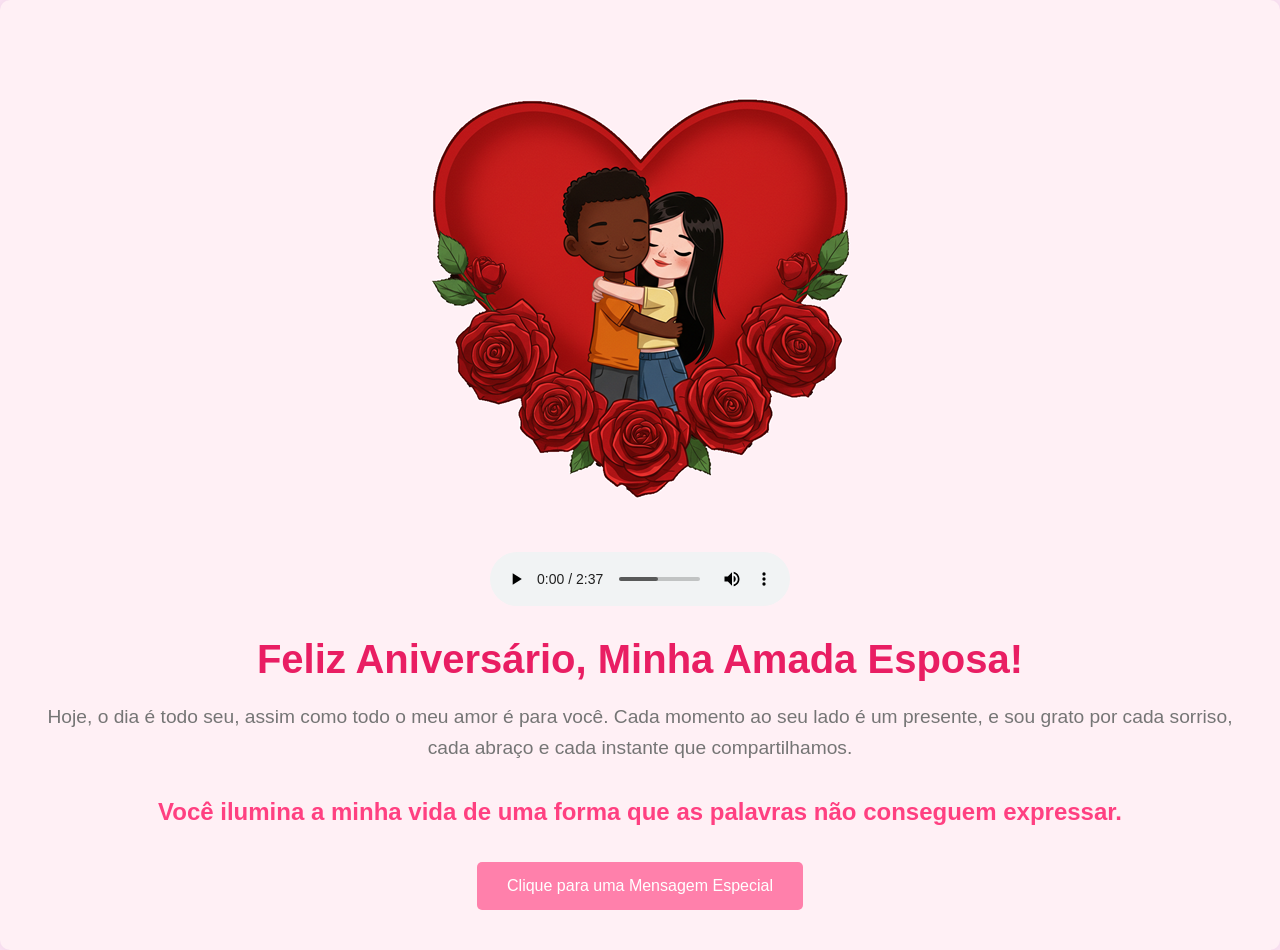
==== HappyBirthday.html @ 55e4682b "upload de webpage Página de feliz aniversário para a Isabela." ====
<!DOCTYPE html>
<html lang="pt-BR">
<head>
    <meta charset="UTF-8">
    <meta name="viewport" content="width=device-width, initial-scale=1.0">
    <title>Feliz Aniversário, Meu Amor!</title>
    <style>
        body {
            font-family: sans-serif;
            background-color: #ffe6f7; /* Um rosa suave */
            display: flex;
            justify-content: center;
            align-items: center;
            min-height: 100vh;
            margin: 0;
        }
        .container {
            background-color: #fff0f5; /* Um tom de rosa mais claro */
            padding: 40px;
            border-radius: 10px;
            box-shadow: 0 0 20px rgba(0, 0, 0, 0.1);
            text-align: center;
        }
        #imgWe {
            display: block; /* Para remover qualquer comportamento inline padrão */
            margin-left: auto;
            margin-right: auto; /* Centraliza horizontalmente dentro da div pai */
            margin-top: 0; /* Alinha ao topo da div pai */
            max-width: 90%; /* Garante que a imagem não ultrapasse a largura da tela do celular */
            height: auto; /* Mantém a proporção da imagem */
        }
        h1 {
            color: #e91e63; /* Um rosa vibrante */
            margin-bottom: 20px;
            font-size: 2.5em;
        }
        p {
            color: #757575;
            font-size: 1.2em;
            line-height: 1.6;
            margin-bottom: 30px;
        }
        .special-text {
            color: #ff4081; /* Outro tom de rosa */
            font-weight: bold;
            font-size: 1.5em;
        }
        button {
            background-color: #ff80ab; /* Um rosa mais quente */
            color: white;
            border: none;
            padding: 15px 30px;
            border-radius: 5px;
            cursor: pointer;
            font-size: 1em;
            transition: background-color 0.3s ease;
        }
        button:hover {
            background-color: #f50057; /* Um rosa mais escuro ao passar o mouse */
        }
        #mensagem-especial {
            margin-top: 20px;
            font-style: italic;
            color: #c2185b;
        }
    </style>
</head>
<body>
    <div class="container">
        <img id= "imgWe" src="We.png" alt="Nós nos abraçando em meu coração!">
        <audio src="OnlyYou.mp3" controls>Only You</audio>
        <h1>Feliz Aniversário, Minha Amada Esposa!</h1>
        <p>Hoje, o dia é todo seu, assim como todo o meu amor é para você. Cada momento ao seu lado é um presente, e sou grato por cada sorriso, cada abraço e cada instante que compartilhamos.</p>
        <p class="special-text">Você ilumina a minha vida de uma forma que as palavras não conseguem expressar.</p>
        <button id="botao-surpresa">Clique para uma Mensagem Especial</button>
        <p id="mensagem-especial" style="display: none;"></p>
    </div>

    <script>
        document.addEventListener('DOMContentLoaded', function() {
            const botaoSurpresa = document.getElementById('botao-surpresa');
            const mensagemEspecial = document.getElementById('mensagem-especial');
            const mensagens = [
                "Você é a melodia da minha canção.",
                "Meu amor por você floresce a cada dia.",
                "Seu sorriso é o meu sol particular.",
                "Com você, cada dia é especial.",
                "Meu coração bate mais forte por você."
            ];

            botaoSurpresa.addEventListener('click', function() {
                const mensagemAleatoria = mensagens[Math.floor(Math.random() * mensagens.length)];
                mensagemEspecial.textContent = mensagemAleatoria;
                mensagemEspecial.style.display = 'block';
                botaoSurpresa.style.display = 'none'; // Oculta o botão após o clique
            });
        });
    </script>
</body>
</html>
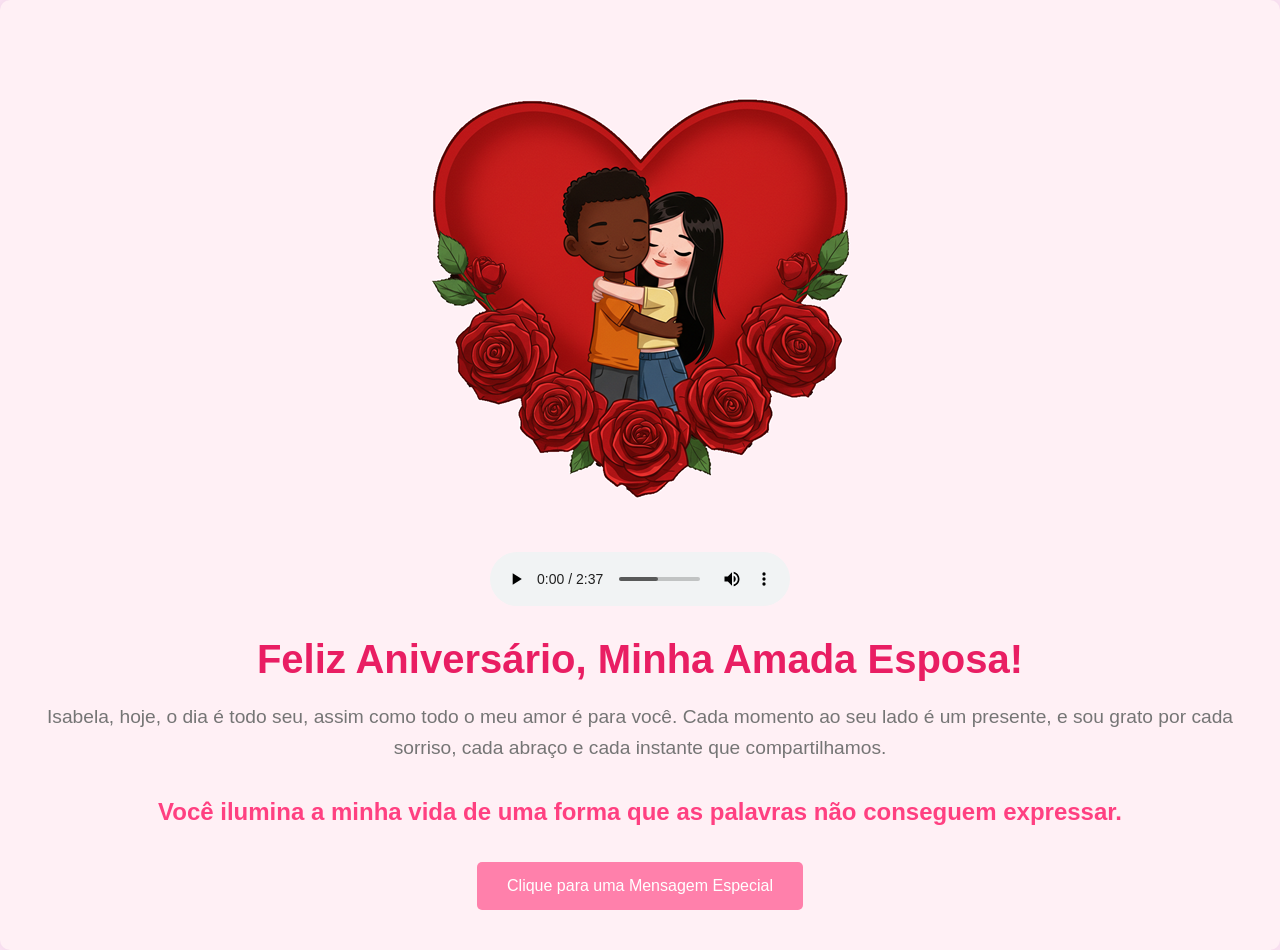
==== commit 4bc05bb5: "webpage update Atualizacao da página HappyBirthday" ====
--- a/HappyBirthday.html
+++ b/HappyBirthday.html
@@ -70,7 +70,7 @@
         <img id= "imgWe" src="We.png" alt="Nós nos abraçando em meu coração!">
         <audio src="OnlyYou.mp3" controls>Only You</audio>
         <h1>Feliz Aniversário, Minha Amada Esposa!</h1>
-        <p>Hoje, o dia é todo seu, assim como todo o meu amor é para você. Cada momento ao seu lado é um presente, e sou grato por cada sorriso, cada abraço e cada instante que compartilhamos.</p>
+        <p>Isabela, hoje, o dia é todo seu, assim como todo o meu amor é para você. Cada momento ao seu lado é um presente, e sou grato por cada sorriso, cada abraço e cada instante que compartilhamos.</p>
         <p class="special-text">Você ilumina a minha vida de uma forma que as palavras não conseguem expressar.</p>
         <button id="botao-surpresa">Clique para uma Mensagem Especial</button>
         <p id="mensagem-especial" style="display: none;"></p>
@@ -81,11 +81,11 @@
             const botaoSurpresa = document.getElementById('botao-surpresa');
             const mensagemEspecial = document.getElementById('mensagem-especial');
             const mensagens = [
-                "Você é a melodia da minha canção.",
-                "Meu amor por você floresce a cada dia.",
-                "Seu sorriso é o meu sol particular.",
-                "Com você, cada dia é especial.",
-                "Meu coração bate mais forte por você."
+                "Peça o que quiser, que eu lhe darei, mesmo que seja a metade do meu reino.",
+                "Que se fará a mulher de cuja honra o rei se agrada?",
+                "Mulher virtuosa quem a achará? O seu valor muito excede ao de rubis.",
+                "As muitas águas não podem apagar este amor, nem os rios afogá-lo;",
+                "Muitas mulheres são boas esposas, mas você é a melhor de todas."
             ];
 
             botaoSurpresa.addEventListener('click', function() {
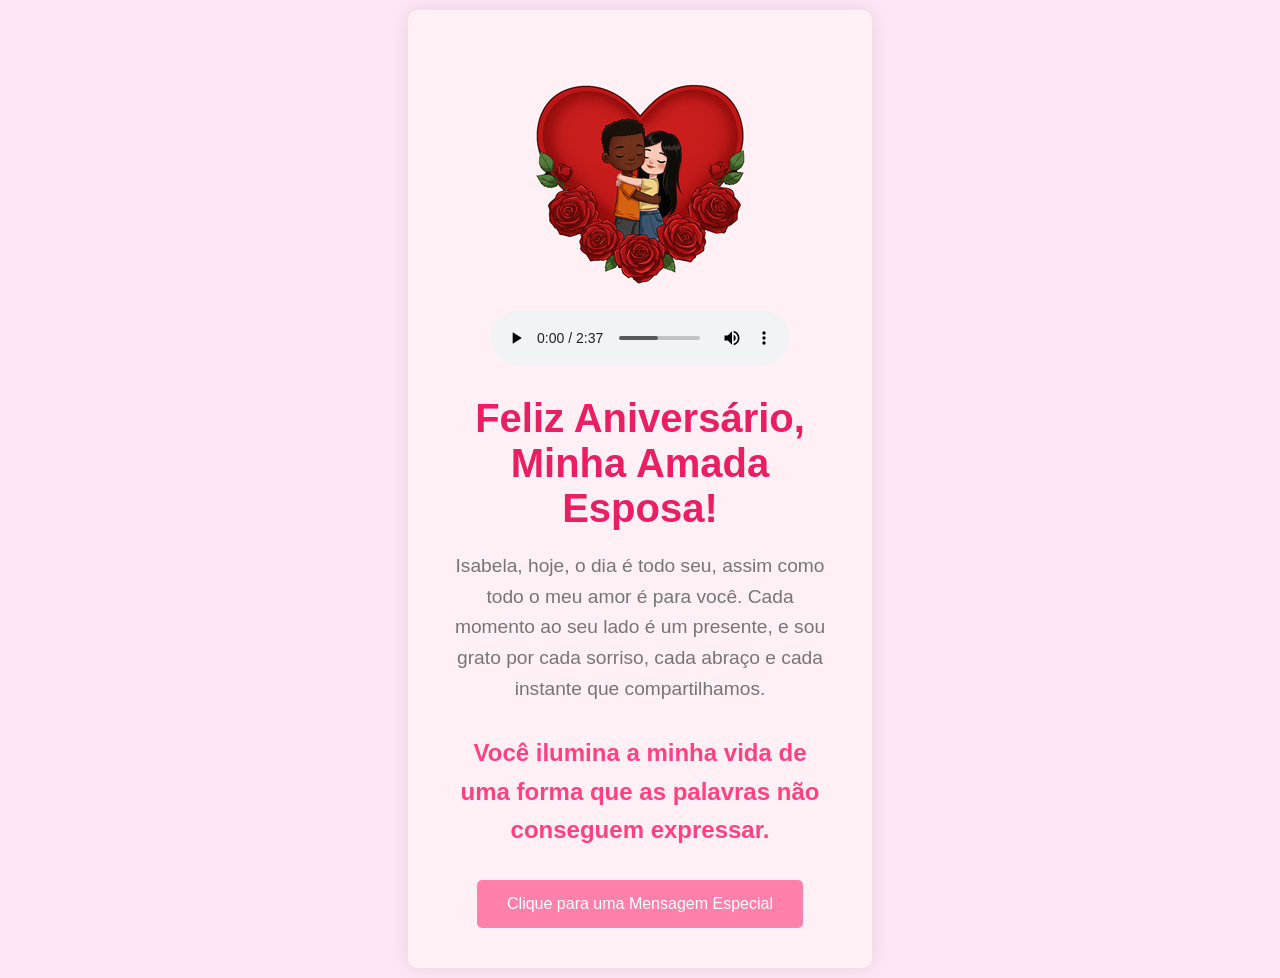
==== commit 906d9002: "webpage update Update to HappyBirthday Deisign" ====
--- a/HappyBirthday.html
+++ b/HappyBirthday.html
@@ -17,15 +17,18 @@
         .container {
             background-color: #fff0f5; /* Um tom de rosa mais claro */
             padding: 40px;
+            margin-top: 10px;
+            margin-bottom: 10px;
             border-radius: 10px;
             box-shadow: 0 0 20px rgba(0, 0, 0, 0.1);
             text-align: center;
+            max-width: 384px;
         }
         #imgWe {
             display: block; /* Para remover qualquer comportamento inline padrão */
             margin-left: auto;
             margin-right: auto; /* Centraliza horizontalmente dentro da div pai */
-            margin-top: 0; /* Alinha ao topo da div pai */
+            margin-top: 5px;
             max-width: 90%; /* Garante que a imagem não ultrapasse a largura da tela do celular */
             height: auto; /* Mantém a proporção da imagem */
         }
